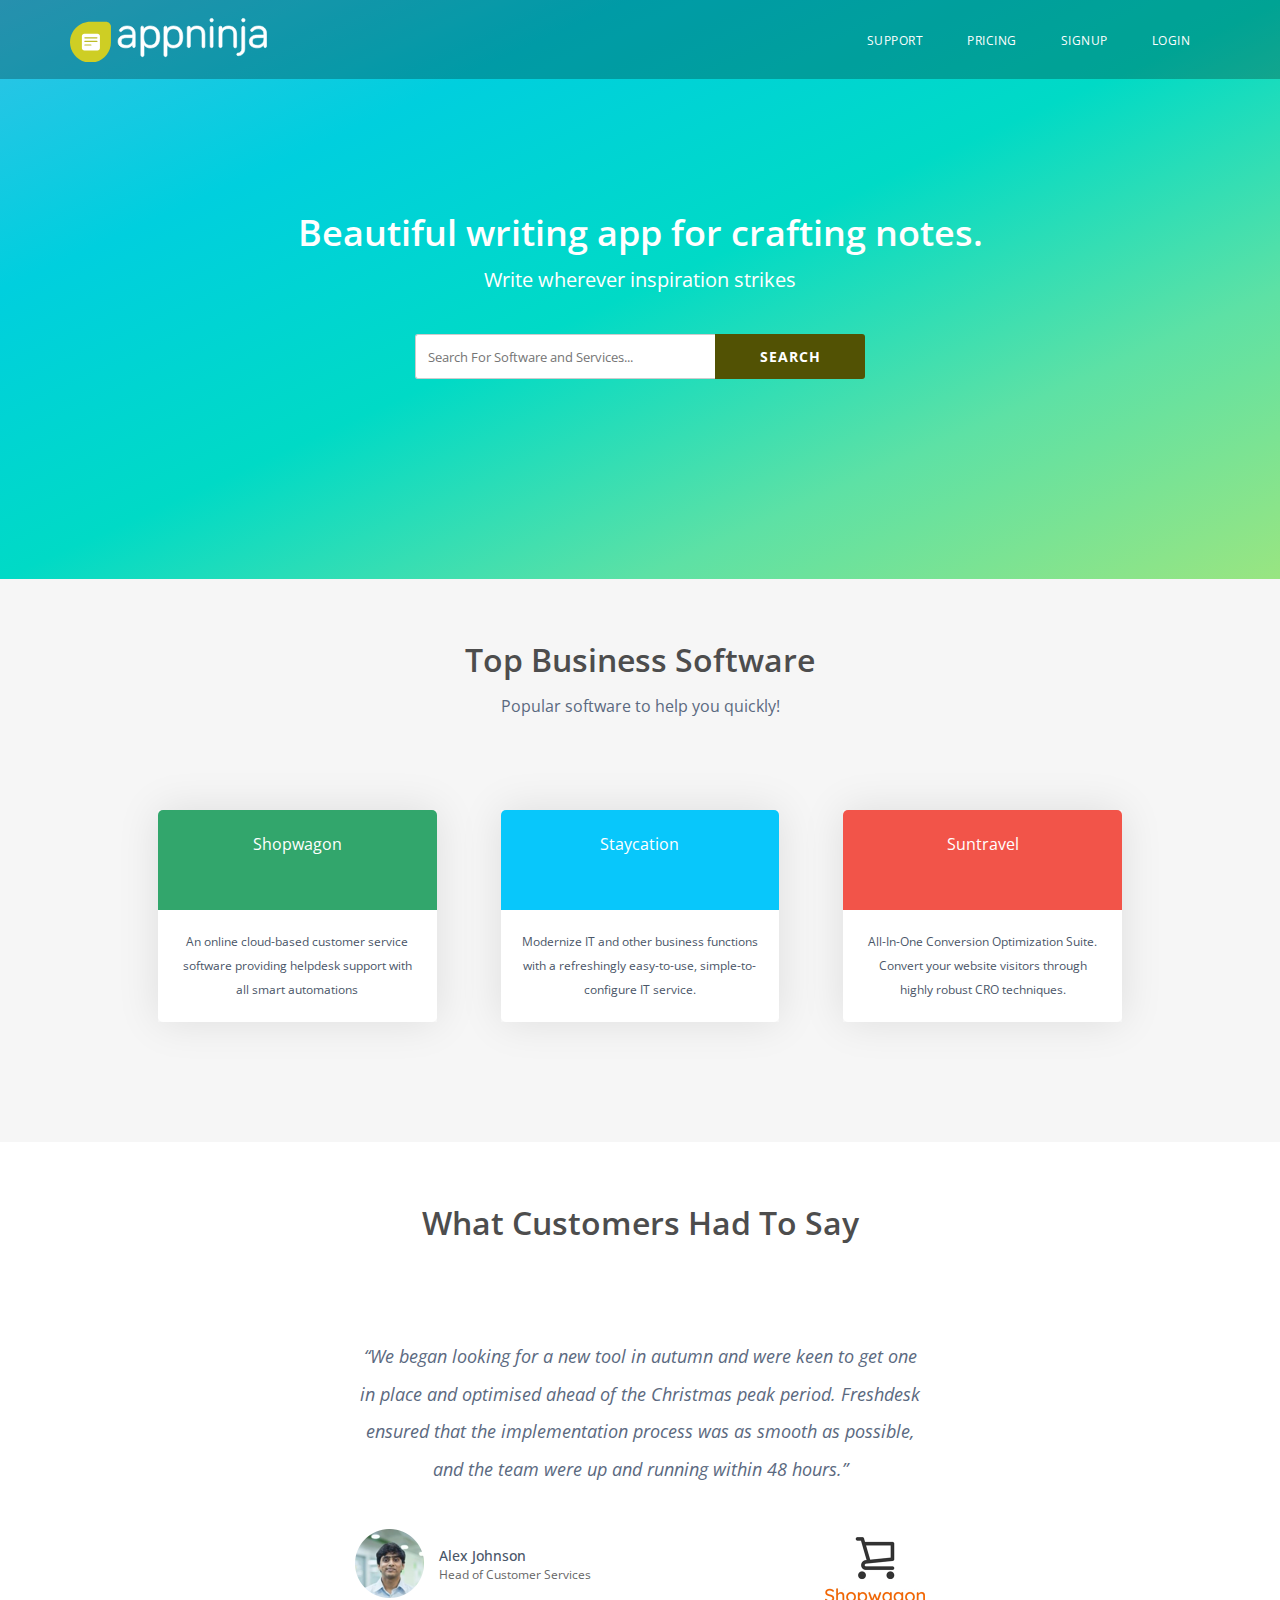
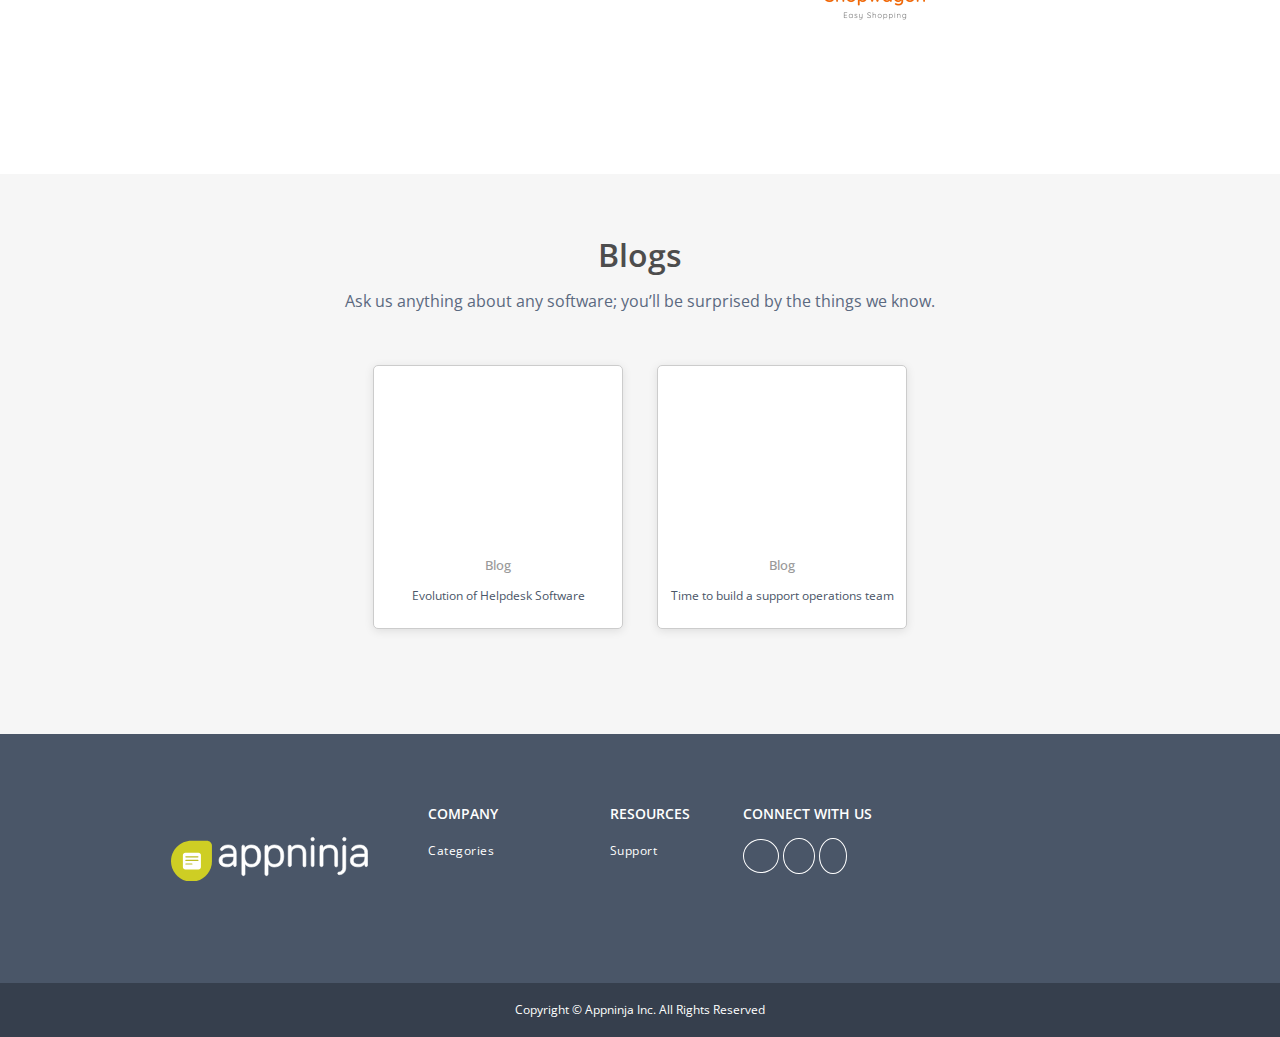
==== index.html @ ad061d71 "new changes" ====
<!doctype html>
<html>
  <head>
    <meta charset="utf-8">
    <meta name="viewport" content="width=device-width, initial-scale=1, shrink-to-fit=no">
    <title>Appninja</title>
    <link rel="icon" size="64x64" type="image/png" href="assets/images/branding/fav-freshnotes.png"/>
    <META NAME="ROBOTS" CONTENT="NOINDEX, NOFOLLOW"> 
    <link href="css/style.css" rel="stylesheet" />
    <link href="https://fonts.googleapis.com/css?family=Open+Sans" rel="stylesheet">
    <script src='//cdn.freshmarketer.com/220708/765180.js'></script>
    <script src="https://wchat.freshchat.com/js/widget.js"></script>
  </head>
<body>
    
<!--   Header section -->
  <nav>
      <div class="epics-nav-wrap">
        <div class="epics-nav-sec">
          <div class="epics-logo-wrap">
            <a class="epics-logo" href="/"></a>
            <span class="nav-burger">
              <span class="nav-burger-icon"></span>
            </span>
          </div>
          <ul class="epic-nav-list epic-nav-main-menu">
            <li class="nav-item">
              <a href="http://help.appninja.org/support/home" class="epic-nav-label" target="blank">Support</a>
            </li>
            <li class="nav-item">
              <a href="pricing" class="epic-nav-label">Pricing</a>
            </li>
            <li class="nav-item">
              <a href="signup" class="epic-nav-label">Signup</a>
            </li>
            <li class="nav-item">
              <a href="https://notes.appninja.org/" class="epic-nav-label">Login</a>
            </li>
          </ul>
        </div>
      </div>
        </nav>
<!--   Banner section -->
  <section class="epics-banner epics-sect">
    <div class="epics-wrap epics-align-center">
      <div class="epics-row font-color-light">
          <h1>Beautiful writing app for crafting notes.</h1>
          <p class="epics-sub-text">Write wherever inspiration strikes</p>
          <div class="search-wrap">
             <form autocomplete="off" action="#" method="POST" novalidate="novalidate" class="epics-search" >
                <div class="email-field">
                   <input type="email" name="" class="search-box" placeholder="Search For Software and Services..." aria-required="true">
                   <input type="submit" value="Search" class="epics-btn epics-btn-solid" />
              </div>
          </form>
        </div>
      </div>
      </div>
      </section>
<!--   categories section -->

<!--   Top Software section -->
  <section class="epics-section epics-bg-light">
    <div class="epics-wrap epics-align-center">
      <div class="epics-section-heading">
        <h2>Top Business Software</h2>
        <p class="epics-sub-text-v2 epics-l-article">Popular software to help you quickly!</p>
      </div>
      <div class="epics-top-rated-wrap">
        <div class="epics-top-rated-sec">
          <div class="top-rated-sec-top fd font-color-light">
            <p class="epics-sub-text-v2 epics-l-article">Shopwagon</p>
            <div class="epics-review-stars">
              <span class="fa icon-star checked"></span>
              <span class="fa icon-star checked"></span>
              <span class="fa icon-star checked"></span>
              <span class="fa icon-star checked"></span>
              <span class="fa icon-star checked"></span>
            </div>
          </div>
          <div class="top-rated-sec-bottom">
            <p class="">An online cloud-based customer service software providing helpdesk support with all smart automations</p>
          </div>
        </div>
        <div class="epics-top-rated-sec">
          <div class="top-rated-sec-top fs font-color-light">
            <p class="epics-sub-text-v2 epics-l-article">Staycation</p>
            <div class="epics-review-stars">
              <span class="fa icon-star checked"></span>
              <span class="fa icon-star checked"></span>
              <span class="fa icon-star checked"></span>
              <span class="fa icon-star checked"></span>
              <span class="fa icon-star checked"></span>
            </div>
          </div>
          <div class="top-rated-sec-bottom">
            <p class="">Modernize IT and other business functions with a refreshingly easy-to-use, simple-to-configure IT service.</p>
          </div>
        </div>
        <div class="epics-top-rated-sec">
          <div class="top-rated-sec-top fm font-color-light">
            <p class="epics-sub-text-v2 epics-l-article">Suntravel</p>
            <div class="epics-review-stars">
              <span class="fa icon-star checked"></span>
              <span class="fa icon-star checked"></span>
              <span class="fa icon-star checked"></span>
              <span class="fa icon-star checked"></span>
              <span class="fa icon-star checked"></span>
            </div>
          </div>
          <div class="top-rated-sec-bottom">
            <p class="">All-In-One Conversion Optimization Suite. Convert your website visitors through highly robust CRO techniques.</p>
          </div>
        </div>
      </div>
    </div>
      </section>
<!--   Testimonial section -->
  <section class="epics-section">
    <div class="epics-wrap epics-align-center">
      <div class="epics-section-heading">
        <h2>What Customers Had To Say </h2>
<!--         <p class="epics-sub-text-v2 epics-l-article">Our clients love us. Here’s proof!</p>
 -->      </div>
    <div class="epics-testimonial-content-wrap">
      <div class="epics-testimonial-content active">
        <div class="quote-wrap"><i class="icon-quote-open testimonial-quote-icon"></i></div>
        <p class="epics-testimonial-quote">“We began looking for a new tool in autumn and were keen to get one in place and optimised ahead of the Christmas peak period. Freshdesk ensured that the implementation process was as smooth as possible, and the team were up and running within 48 hours.”</p>
        <div class="testimonial-img-wrap">
          <div class="epics-author-bio">
            <div class="image-small">
              <img class="original-image fadeIn " alt="Alex Johnson" title="Alex Johnson" src="assets/images/testimonial/profile.png" >
            </div>
            <div class="author-bio-details">
              <h6 class="author-name">
                Alex Johnson
              </h6>
              <p class="author-designation">Head of Customer Services</p>
            </div>
          </div>
          <div class="testimonial-logo">
            <img class="original-image fadeIn " alt="shopwagon" title="shopwagon" src="assets/images/testimonial/shopwagon.png" >
          </div>
        </div>
        <i class="icon-quote-close testimonial-quote-icon"></i>
      </div>
    </div>
    </div>
      </section>
<!--   Blog section -->
  <section class="epics-section epics-bg-light">
    <div class="epics-wrap epics-align-center">
              <h2>Blogs</h2>
          <p class="epics-sub-text-v2 epics-l-article">Ask us anything about any software; you’ll be surprised by the things we know.</p>

     <!-- <div class="epics-row blog-wrap">
           <div class="search-wrap">
             <form autocomplete="off" action="/" method="POST" novalidate="novalidate" class="epics-search" >
                <div class="email-field">
                   <input type="email" name="" class="search-box" placeholder="Enter email address" aria-required="true">
                   <input type="submit" value="Subscribe now" class="epics-btn epics-btn-solid">
              </div>
          </form>
        </div>
      </div>-->
      <div class="blog-box-wrap">
        <div class="blog-box ">
          <div class="blog-box-left">
            <img class="original-image fadeIn " alt="" title="" src="assets/images/branding/blog-1.png" srcset="assets/images/branding/blog-1.png 2x">
          </div>
          <div class="resource-box-right">
            <h5 class="">Blog</h5>
            <div class="ellipsis-wrapper" style="word-wrap: break-word;">
              <p>Evolution of Helpdesk Software</p>
            </div>
          </div>
          </div>
          <div class="blog-box ">
          <div class="blog-box-left">
            <img class="original-image fadeIn " alt="" title="" src="assets/images/branding/blog-2.png" srcset="assets/images/branding/blog-2.png 2x">
          </div>
          <div class="resource-box-right">
            <h5 class="">Blog</h5>
            <div class="ellipsis-wrapper" style="word-wrap: break-word;">
              <p>Time to build a support operations team</p>
            </div>
          </div>
          </div>
        </div>
        </div>
    </section>
<!--   Footer section -->


    <footer class="epics-footer">
      <div class="epics-wrap">
          <div class="footer-wrap">
            <div class="footer-sec footer-left-sec">
              <div class="footer-links-wrap">
                <h4>Company</h4>
                <ul>
                  <li><a href="#">Categories</a></li>
                </ul>
              </div>
              <div class="footer-links-wrap footer-resource">
                <h4>Resources</h4>
                <ul>
                  <li><a href="http://help.appninja.org/support/home">Support</a></li>
                </ul>
              </div>
              <div class="footer-links-wrap social-links">
                <h4>Connect with us</h4>
                <ul>
                  <li><a href="#" class="icon-facebook"></a></li>
                  <li><a href="#" class="icon-linkedin"></a></li>
                  <li><a href="#" class="icon-twitter"></a></li>
                </ul>
              </div>
            </div>
            <div class="footer-sec footer-right-sec">
              <div class="footer-logo-wrap">
              <a class="epics-logo" href="/"></a>
            </div>
            </div>
          </div>
      </div>
      <div class="footer-copyrights">
            <div class=" epics-align-center">
              <p class="footer-copyrights-text">Copyright © Appninja Inc. All Rights Reserved</p>
            </div>
          </div>
    </footer>

    <script> window.fcWidget.init({ token: "87cc47b8-bbdc-4cd5-aacd-e4f8a57765c5", host: "https://wchat.freshchat.com" }); </script>
    

</body>

</html>
---- css/style.css ----
/* RESET CSS PART */
html,
body,
div,
span,
iframe,
h1,
h2,
h3,
h4,
h5,
h6,
p,
a,
em,
img,
ol,
ul,
li,
fieldset,
form,
label,
figure,
figcaption,
input {
    margin: 0;
    padding: 0;
    border: 0;
    outline: none;
    font-family: 'Open Sans', sans-serif;
    vertical-align: baseline;
    background: transparent
}
* {
    -webkit-tap-highlight-color: transparent;
    font-variant-numeric: lining-nums;
    word-break: break-word;
}
ol,
ul {
    list-style: none
}
a, a:focus, a:visited {
    border: none;
    text-decoration: none;
    font-weight: normal;
}
img {
    max-width: 100%;
    height: auto;
    width: 100%;
}

/* add icon */

@font-face {
  font-family: 'icomoon';
  src: url("../assets/fonts/icomoon/icomoon.eot");
  src: url("../assets/fonts/icomoon/icomoon.eot#iefix") format("embedded-opentype"), url("../assets/fonts/icomoon/icomoon.ttf") format("truetype"), url("../assets/fonts/icomoon/icomoon.woff") format("woff"), url("../assets/fonts/icomoon/icomoon.svg#icomoon") format("svg");
  font-weight: 400;
  font-style: normal; }

[class*=' icon-'],
[class^='icon-'] {
  /* use !important to prevent issues with browser extensions that change fonts */
  font-family: 'icomoon' !important;
  speak: none;
  font-style: normal;
  font-weight: 400;
  font-variant: normal;
  text-transform: none;
  line-height: 1;
  /* Better Font Rendering =========== */
  -webkit-font-smoothing: antialiased;
  -moz-osx-font-smoothing: grayscale; }



/* COADING PART STARTS */

.h1, .h2, .h3, .h4, .h5, .h6, .h7, h1, h2, h3, h4, h5, h6 {
    font-weight: 500;
    color: #4d4d4d;
    font-family: 'Open Sans', sans-serif;
    margin: 10px 0;
}
h5{
  color: #999;
}
p,a,span{
  font-family: 'Open Sans', sans-serif;

}
p, .p{
  font-size: 0.75rem;
  line-height: 2;
  color: #4a5668;
}
*, ::after, ::before {
    box-sizing: border-box;
}

.fd{background-color: #32a66c;}
.fs{background-color: #08c7fb;}
.fm{background-color: #f25449;}

.epics-align-center{
  text-align: center;
}
.icon-big, .icon-small, .icon-investors span, .epics-banner, .social-media, .epics-logo {
    background-size: 100% 100%;
    background-repeat: no-repeat;
}
.epics-banner {
  background-size: cover;
}

.h1, h1 {
    font-size: 2.25rem;
    line-height: 1.29;
    font-weight: 600;
}
.h2, h2 {
    font-size: 2rem;
    line-height: 1.33;
    font-weight: 600;
}
.h6, h6 {
    font-size: 0.875rem;
    line-height: 1.5;
    color: #4a5668;
    margin: 0;
}
.font-color-light h1,.font-color-light .epics-sub-text,.font-color-light .epics-sub-text-v2, .footer h3 {
  color: #fff
}
.epics-sub-text,.epics-sub-text-v2,.epics-sub-text-v3 {
    font-size: 1.25rem;
    line-height: 1.4;
    color: #5b6980;

}

.epics-bg-light{
  background-color: #f6f6f6;
}
.epics-section{
  padding: 50px 0;
}
.epics-banner{
  background-image: linear-gradient(to right bottom, #34c1e8, #00cfde, #00dac6, #5de1a5, #99e581);
  padding: 200px 0;
}
.epics-wrap{
  max-width: 1140px;
  padding: 0 40px;
  margin: 0 auto;
  overflow: hidden;

}
.epics-sub-text-v2 {
  font-size: 1rem;
  line-height: 1.75;
}
.epics-sub-text-v3 {
  font-size: .875rem;
  line-height: 2;
  padding: 10px;
}

.epics-nav-wrap.sticky-nav-active{
  background: #fff;
  position: fixed;
  width: 100%;
  box-shadow: 0 3px 5px 0 rgba(0,0,0,.1);
}

.nav-burger {
    padding: 20px;
    cursor: pointer;
    pointer-events: all;
    float: right;
    line-height: 1.25;
    display: none;
  }
  .nav-burger-icon {
      width: 20px;
      height: 2px;
      border-radius: 1px;
      position: relative;
      display: inline-block;
      vertical-align: middle;
      background: #fff;
  }
  .epic-nav-list.epic-nav-main-menu.show, .epics-sub-nav.show {
    display: block;
  }
  .nav-burger-icon::after, .nav-burger-icon::before {
    content: '';
    position: absolute;
    width: 100%;
    height: 100%;
    border-radius: inherit;
    background: #fff;
    transition: transform 250ms ease;
    -ms-transform-origin: 50% 1px;
    transform-origin: 50% 1px;
}
.nav-burger-icon::before {
    top: -6px;
}
.nav-burger-icon::after {
    bottom: -6px;
}
.sticky-nav-active .nav-burger-icon::after, .sticky-nav-active .nav-burger-icon::before, .sticky-nav-active .nav-burger-icon {
  background: #000;
}



/* categorie section */

.epics-cat-wrap {
  margin: 30px 0;
  overflow: hidden;
}
.epics-cat-sec {
    padding: 20px 10px;
    width: 222px;
    float: left;
    border-radius: 5px;
    border: 1px solid #ccc;
    margin: 20px;
    min-height: 48px;
}
.cat-sec-left {
    float: left;
}
.cat-sec-right {
    text-align: left;
    margin-left: 50px;
}
.cat-sec-icon{
  width: 36px;
  height: 36px;
  margin: 0 auto;
}

/* primary btn */
.epics-btn {
    cursor: pointer;
    border: none;
    border-radius: 3px;
    text-align: center;
    letter-spacing: 1px;
    text-transform: uppercase;
    display: inline-block;
    transition: background-color .15s ease-in;
    white-space: normal;
}
.epics-btn-solid{
    color: #fff;
    padding: 13px 22px;
    font-size: .875rem;
    vertical-align: bottom;
    min-width: 200px;
    font-weight: bold;
    background:#525204;
}
a.epics-btn-visit {
  border: 1px solid #b3b3b3;
  color: #4a5668;
  min-width: 140px;
  font-size: .875rem;
  padding: 9px 15px;
  margin-top: 20px;
}

/* Top rated categories */
.epics-top-rated-wrap {
  margin: 60px 0 40px;
}
.epics-top-rated-sec {
  width: 26.3%;
  display: inline-block;
  margin: 30px;
  box-shadow: 0 0 40px 0 rgba(0, 0, 0, 0.1);
}
.top-rated-sec-top {
  padding: 20px 20px 20px;
  position: relative;
  border-top-left-radius: 5px;
  border-top-right-radius: 5px;
}
.top-rated-sec-bottom {
  padding: 20px;
  background: #fff;
  border-bottom-left-radius: 5px;
  border-bottom-right-radius: 5px;
}
.cat-sec-icon-wrap{
  width: 80px;
  height: 80px;
  border-radius: 5px;
  background-color: #fff;
  position: absolute;
  margin: auto;
  left: 0;
  right: 0;
  top: -40px;
}
.zendesk-icon-bg{background-color: #04363d;}

.cat-sec-icon-wrap .cat-sec-icon {
    margin: auto;
    left: 0;
    top: 0;
    bottom: 0;
    right: 0;
    position: absolute;
}
.epics-review-stars {
  margin: 10px 0 0;
}
.icon-star::before {
  content: '\e929';
}
.fa {
  color: #fff;
  opacity: 0.5;
}
.checked {
    color: #fff;
    opacity: 1;
}

/* Testimonial section */
.epics-testimonial-content{
  display: none;
}

.epics-testimonial-content.active{
  display: block;
}
.epics-testimonial-content-wrap {
  width: 57.5%;
  margin: 40px auto;
  padding: 10px 20px;
}
.epics-testimonial-quote {
    font-size: 1.125rem;
    font-style: italic;
    color: #5b6980;
    line-height: 2.11;
}
.icon-quote-open::before {
    content: '\e914';
}
.quote-wrap {
  text-align: left;
  font-size: 2rem;
  color: #5e7fff;
}
.testimonial-img-wrap {
    padding: 40px 0;
    overflow: hidden;
}
.epics-author-bio {
  float: left;
}
.testimonial-logo {
  float: right;
  width: 100px;
}
.epics-author-bio .image-small {
    width: 70px;
    height: 70px;
    margin-right: 10px;
}
.epics-author-bio .author-bio-details {
    text-align: left;
}
.epics-author-bio .image-small, .epics-author-bio .author-bio-details {
  display: inline-block;
  vertical-align: middle;
}
.author-company, .author-designation {
    color: #666;
    margin: 0;
    line-height: 1.55;
}
.carousel-indicators-wrapper {
    float: right;
}
.carousel-control {
    background: #fff;
    padding: 6px 8px;
    border-radius: 5px;
    border: 1px solid #5e7eff !important;
    margin: 5px;
    color: #5e7eff;
}
.icon-arrow-right {
    padding: 0 2px;
}
.icon-arrow-right::before {
  content: '\e906';
}
.icon-arrow-left::before {
  content: '\e901';
}


/* header section*/

  .epics-nav-wrap {
    position: absolute;
    width: 100%;
    top: 0;
    z-index: 9; 
    background: rgba(0, 0, 0, 0.25);
  }
  .nav-item a{
    color: #fff;
  }
  .sticky-nav-active .nav-item a, .sticky-nav-active .has-sub-menu{
    color: #000;
  }

  .epics-nav-sec {
    max-width: 1140px;
    margin: 0 auto;
  }
  .epics-logo-wrap{
    display: inline-block;
  }
  .epics-nav-wrap .epics-logo, .epics-footer .epics-logo {
    width: 197px;
    height: 45px;
    margin: 17px 0;
    background-size: 197px;
    display: inline-block;
    vertical-align: middle;
    background-image: url('../assets/images/branding/freshnotes.svg');
  }
  .epics-footer .epics-logo{
        background-image: url('../assets/images/branding/freshnotes.svg');
  }
  .epics-nav-wrap.sticky-nav-active .epics-logo {
  background-image: url('../assets/images/branding/freshnotes.svg');
}

.epics-nav-wrap.sticky-nav-active .nav-item a.epics-nav-btn{
  color: #fff;
}
  .epic-nav-list {
    margin: 0;
    padding: 0;
    list-style-type: none;
}


  .epic-nav-main-menu {
    position: static;
    display: inline-block;
    opacity: 1;
    pointer-events: all;
    z-index: 200;
    float: right;
    margin-top: 15px;
    width: auto;
  }
  .nav-item {
    display: inline-block;
    background-color: transparent;
    border-bottom: none;
    position: relative;
    cursor: pointer;
    vertical-align: top;
    overflow-x: visible;
    padding: 13px 20px;
    color: #fff;
  }
  .epics-nav-btn {
    background-image: linear-gradient(104deg, #5ecaff, #776aff);
    border-radius: 3px;
    padding: 8px 20px;
    margin-top: 3px;
  }
  .epics-sub-nav {
    display: block;
    position: absolute;
    width: auto;
    min-width: 120px;
    max-height: none;
    background-color: #fff;
    border-radius: 5px;
    box-shadow: 0 0 10px 0 rgba(0, 0, 0, 0.2);
    white-space: nowrap;
    opacity: 0;
    top: 55px;
    left: 50%;
    transform: translateX(-50%);
    visibility: hidden;;
  }
  .nav-sub-item{
    padding: 10px 20px;
  }
  .nav-sub-item a.nav-sub-label {
    color: #000;
  }
  .epic-nav-label {
    text-transform: uppercase;
    font-size: 12px;
    letter-spacing: 0.5px;
    line-height: 12px;
}
.epics-sub-nav::before {
    content: '';
    position: absolute;
    width: 14px;
    height: 0;
    border: 7px solid transparent;
    border-bottom: 7px solid #fff;
    top: -14px;
    left: 50%;
    -ms-transform: translateX(-50%);
    transform: translateX(-50%);
}
.has-sub-menu:hover .epics-sub-nav {
    opacity: 1;
    visibility: visible;;
}
.nav-item:hover .epic-nav-label{
    opacity: .8;
}
.nav-sub-item a.nav-sub-label:hover {
    color: #776aff;
}
.search-btn {
    height: 45px;
    outline: 0;
    border-radius: 3px;
    border: solid 1px #ccc;
    padding: 9px 9px 9px 12px;
    margin-bottom: 0;
    border-right: none;
    border-top-right-radius: 0;
    border-bottom-right-radius: 0;
    min-width: 218px;
}

/* sdfs*/
button, input {
    overflow: visible;
    margin: 0;
}

.epics-search{
    font-size: 0;
    position: relative;
    display: inline-block;
  }
.epics-search input, .epics-search .epics-btn{
    height: 45px;
    outline: 0;
    border-radius: 3px;
    border: solid 1px #ccc;
    padding: 9px 9px 9px 12px;
    display: inline-block;
    vertical-align: middle;
    margin-bottom: 0;
    border-right: none;
    border-top-right-radius: 0;
    border-bottom-right-radius: 0;
    min-width: 218px;
}

.epics-search .epics-btn{
  padding: 10px;
    border: none;
    line-height: 1.9;
    letter-spacing: 1px;
    cursor: pointer;
    float: right;
    border-top-left-radius: 0;
    border-bottom-left-radius: 0;
    border-top-right-radius: 3px;
    border-bottom-right-radius: 3px;
}


.epics-search .search-box{
  min-width: 300px;
  background: #fff;
}
.search-wrap{
  margin: 40px 0 0;
}

.search-wrap input.epics-btn{
  min-width: 180px;
}




/* new footer */
.epics-footer{
  background-color: #4a5668;
}

.footer-wrap {
  margin: 20px 0;
  overflow: hidden;
}

.footer-left-sec {
  float: right;
  width: 70%;
}
.footer-right-sec {
  width: 30%;
}

.footer-sec{
  float: right;
  overflow: hidden;
}

.footer-logo-wrap {
    margin: 65px auto;
    text-align: center;
    top: 0;
}
.footer-links-wrap {
    width: 24.5%;
    padding: 40px 0px;
    float: left;
}
.footer-links-wrap h4, .footer-links-wrap a {
  color: #fff;
}
.footer-links-wrap a {

  font-size: 12px;
    letter-spacing: 0.5px;
    line-height: 12px;

}
.footer-links-wrap li {
    padding: 5px 0;
}
.footer-links-wrap h4 {
    font-size: 14px;
    font-weight: 600;
    text-transform: uppercase;
}
.icon-facebook::before {
  content: '\e915';
}

.icon-google-plus::before {
  content: '\e916';
}

.icon-linkedin::before {
  content: '\e917';
}

.icon-twitter::before {
  content: '\e918';
}

a.icon-facebook {
    border: 1px solid;
    border-radius: 50%;
    padding: 10px 12px;
    display: inline-block;
}
a.icon-linkedin {
    border: 1px solid;
    border-radius: 50%;
    padding: 11px 10px;
    display: inline-block;
}
a.icon-twitter {
    border: 1px solid;
    border-radius: 50%;
    padding: 11px 8px;
    display: inline-block;
}
.social-links li{
  display: inline-block;
}

/* blog sec */

.blog-wrap{
  width: 400px;
}
.search-wrap {
    margin: 40px 0 0;
  }
  .blog-wrap .epics-search .search-box {
    min-width: 240px;
}
.search-wrap input.epics-btn {
    min-width: 150px;
}

.blog-box-wrap {
    margin: 40px 0;
}

.blog-box {
    border: 1px solid #ccc;
    text-align: center;
    max-width: 250px;
    margin: 10px 15px;
    padding: 10px;
    overflow: hidden;
    box-shadow: 0 2px 10px 0 rgba(0,0,0,.1);
    background-color: #fff;
    border-radius: 5px;
    cursor: pointer;
    display: inline-block;
    width: 250px;
}
.resource-box-right {
    padding: 10px 0;
}

.footer-links-wrap.footer-resource {
    width: 18%;
}
.footer-links-wrap.footer-contact {
    width: 30%;
}

/* copyright */
.footer-copyrights {
    padding: 15px 0;
    text-align: inherit;
    background: #363f4d;
}
p.footer-copyrights-text {
    color: #fff;
    font-size: 12px;
}
.blog-box-left {
    min-height: 160px;
    /* background: #ccc; */
}
.icon-search::before {
  content: '\e92c';
}


@media only screen and (max-width:980px){

  .footer-links-wrap{
    min-height: 180px;
  }
  .footer-links-wrap.footer-resource {
    width: 27%;
  }
  .footer-links-wrap.footer-contact {
    width: 40%;
 }
 .footer-links-wrap {
    min-height: 140px;
}
.footer-links-wrap {
    padding: 0px 0 20px 0px;
}
}



@media only screen and (max-width:780px){
  .sticky-nav-active .nav-item a, .sticky-nav-active .has-sub-menu {
    color: #fff;
}
  .h1, h1 {
    font-size: 1.875rem;
  }
  .epics-sub-text, .epics-sub-text-v2, .epics-sub-text-v3 {
    font-size: 1rem;
  }
  .epics-cat-sec{
    width: 42%;
  }
  .epics-top-rated-sec{
        width: 60%;
        margin: 30px 0 60px;
  }
  .epics-testimonial-content-wrap {
    width: 87.5%;
    padding: 0px;
  }
  .blog-wrap {
    width: 100%;
    margin: 0 auto;
    text-align: center;
}

.blog-box {
    float: none;
    max-width: 50%;
    margin: 40px 15px 0;
}

.footer-sec {
    float: none;
  }
  .footer-left-sec {
    width: 100%;
  }
  .footer-wrap {
    margin: 40px 0;
  }
  .footer-logo-wrap {
    margin: 0 auto;
    text-align: left;
    top: 0;
}
.footer-right-sec {
    width: 100%;
}
.blog-box-wrap {
    margin: 0px;
    overflow: hidden;
}

    .epics-logo-wrap,.nav-burger {
      display: block;
    }
    .epic-nav-list.epic-nav-main-menu {
      background: #000;
      width: 100%;
      float: none;
      margin-top: 0;
      display: none;
      padding-bottom: 20px;
    }
    .nav-item {
      display: block;
    }
    .epic-nav-list.epics-sub-nav {
      position: relative;
      top: 0;
      left: 0;
      right: 0;
      transform: translateX(0%);
      margin-top: 15px;
      border-radius: 0;
      box-shadow: 0 0 0 0;
    }
    .epics-sub-nav::before{
      border: none;
      border-bottom: none;
    }
    .epics-sub-nav{
      display: none;
    }
.epics-top-rated-wrap{
    margin-bottom: 0;
  }
  .epics-banner{
    padding: 130px 0;
  }
}


@media only screen and (max-width:580px){
  .epic-nav-main-menu {
    display: none;
  }
  .epics-banner {
    padding: 120px 0px 80px;
  }
  .search-wrap input.epics-btn{
    min-width: 50px;
  }
  .epics-search .search-box{
    min-width: 220px;
  }
  .epics-cat-sec{
    width: 90%;
  }
  .epics-top-rated-sec{
        width: 90%;
  }
  
  h2 {
    font-size: 1.5rem;
  }
  .epics-sub-text, .epics-sub-text-v2, .epics-sub-text-v3 {
    font-size: 0.875rem
  }
  .epics-testimonial-quote {
    font-size: 1rem;
  }
  .blog-box {
    max-width: 100%;
  }
  .blog-wrap .epics-search .search-box{
    width: 90%;
    border-right: 1px solid #ccc;
    border-top-right-radius: 3px;
    border-bottom-right-radius: 3px;
  }
  .blog-wrap .epics-search .epics-btn{
    float: none;
    margin: 10px 0 0;
    border-top-left-radius: 0;
    border-bottom-left-radius: 0;
    width: 90%;
  }
  
  .blog-box {
  float: none;
    width: 80%;
    margin: 40px auto 0;
}
.footer-links-wrap {
    width: 100%;
    float: none;
    min-height: auto;
}
.epics-wrap{
  padding: 0 20px;
}

}
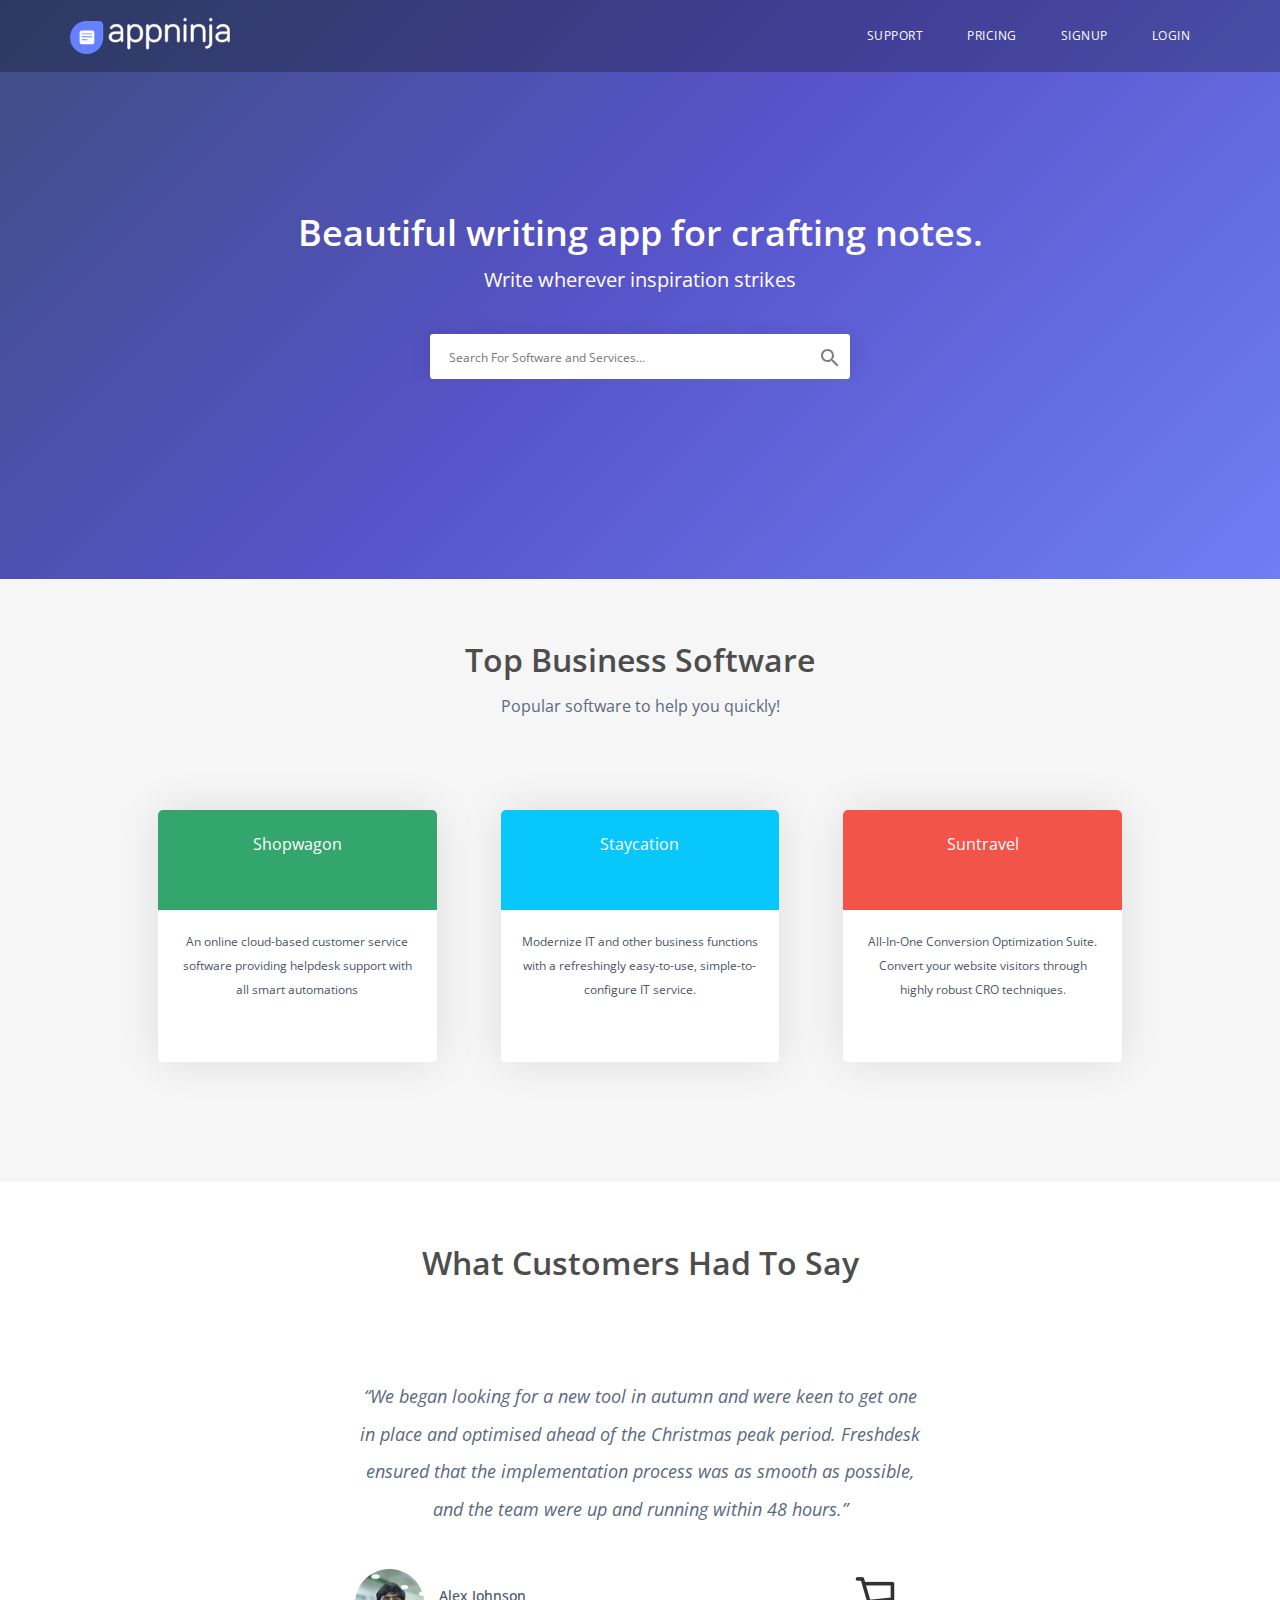
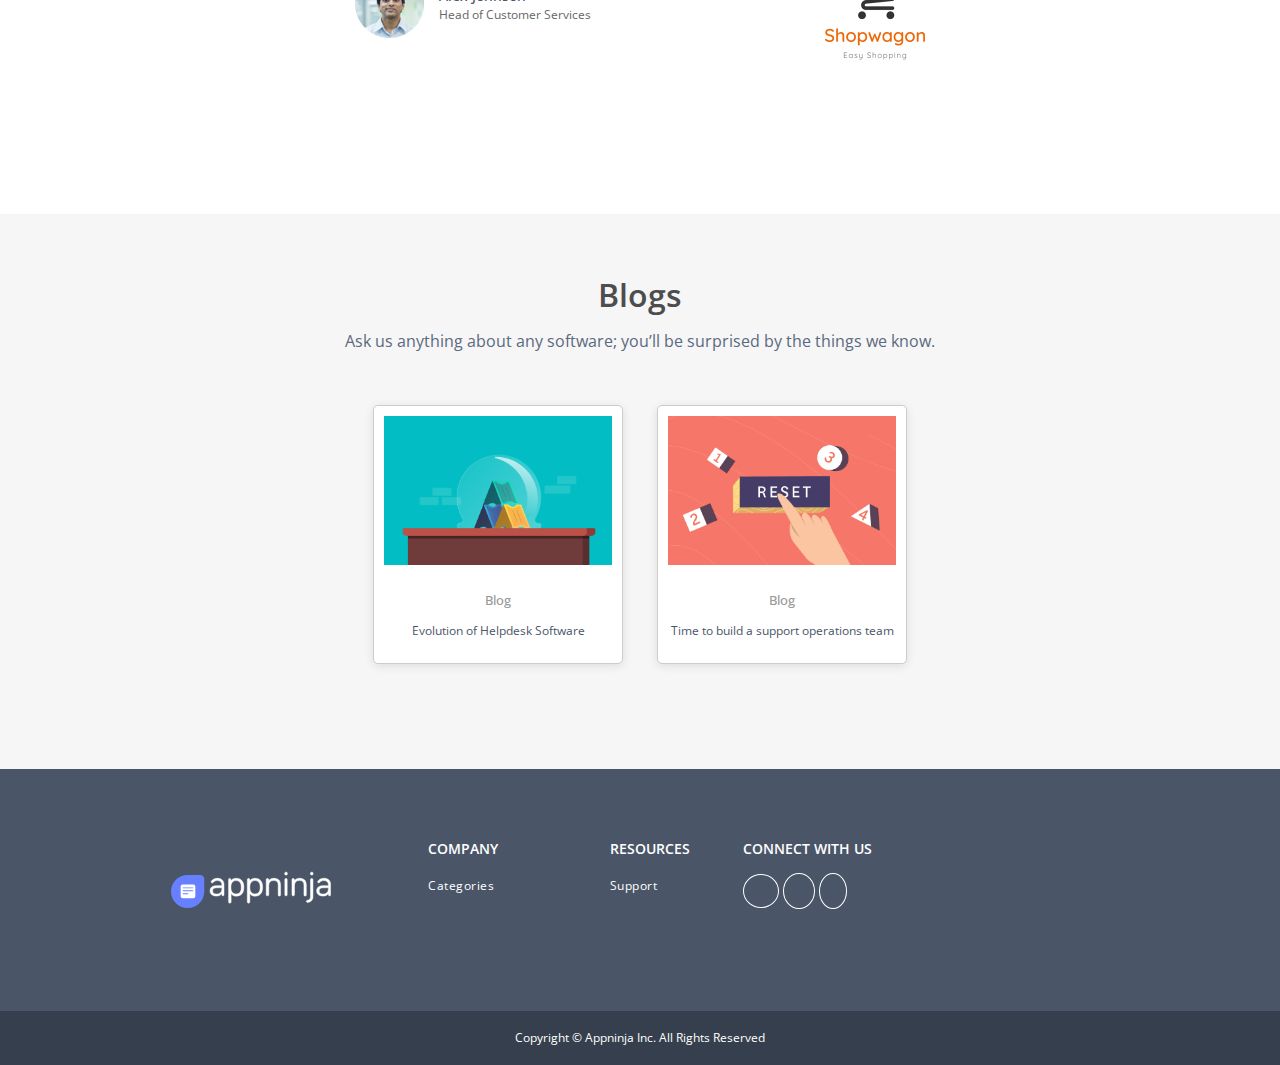
==== commit 9728a8f4: "finall upadte" ====
--- a/index.html
+++ b/index.html
@@ -50,7 +50,7 @@
              <form autocomplete="off" action="#" method="POST" novalidate="novalidate" class="epics-search" >
                 <div class="email-field">
                    <input type="email" name="" class="search-box" placeholder="Search For Software and Services..." aria-required="true">
-                   <input type="submit" value="Search" class="epics-btn epics-btn-solid" />
+                   <!-- <input type="submit" value="Search" class="epics-btn epics-btn-solid" /> -->
               </div>
           </form>
         </div>
--- a/css/style.css
+++ b/css/style.css
@@ -148,8 +148,12 @@
   padding: 50px 0;
 }
 .epics-banner{
-  background-image: linear-gradient(to right bottom, #34c1e8, #00cfde, #00dac6, #5de1a5, #99e581);
+  /* background-image: linear-gradient(to right bottom, #34c1e8, #00cfde, #00dac6, #5de1a5, #99e581); */
   padding: 200px 0;
+  /* background-image: linear-gradient(to top, #007adf 0%, #00ecbc 100%); */
+  background-image: linear-gradient(-225deg, #3D4E81 0%, #5753C9 48%, #6E7FF3 100%);
+  
+  
 }
 .epics-wrap{
   max-width: 1140px;
@@ -219,6 +223,19 @@
 
 
 /* categorie section */
+
+
+.email-field:after {
+  content: '';
+  width: 32px;
+  height: 26px;
+  position: absolute;
+  right: 0;
+  opacity: .5;
+  background-image: url('../assets/images/branding/search-new.svg');
+  background-repeat: no-repeat;
+  top: 12px;
+}
 
 .epics-cat-wrap {
   margin: 30px 0;
@@ -265,7 +282,9 @@
     vertical-align: bottom;
     min-width: 200px;
     font-weight: bold;
-    background:#525204;
+    /* background:#525204; */
+    background: #CECE24;
+    
 }
 a.epics-btn-visit {
   border: 1px solid #b3b3b3;
@@ -293,7 +312,7 @@
   border-top-right-radius: 5px;
 }
 .top-rated-sec-bottom {
-  padding: 20px;
+  padding: 20px 20px 60px;
   background: #fff;
   border-bottom-left-radius: 5px;
   border-bottom-right-radius: 5px;
@@ -436,9 +455,9 @@
   }
   .epics-nav-wrap .epics-logo, .epics-footer .epics-logo {
     width: 197px;
-    height: 45px;
+    height: 38px;
     margin: 17px 0;
-    background-size: 197px;
+    background-size: 160px;
     display: inline-block;
     vertical-align: middle;
     background-image: url('../assets/images/branding/freshnotes.svg');
@@ -467,7 +486,7 @@
     pointer-events: all;
     z-index: 200;
     float: right;
-    margin-top: 15px;
+    margin-top: 10px;
     width: auto;
   }
   .nav-item {
@@ -562,18 +581,16 @@
     display: inline-block;
   }
 .epics-search input, .epics-search .epics-btn{
-    height: 45px;
-    outline: 0;
-    border-radius: 3px;
-    border: solid 1px #ccc;
-    padding: 9px 9px 9px 12px;
-    display: inline-block;
-    vertical-align: middle;
-    margin-bottom: 0;
-    border-right: none;
-    border-top-right-radius: 0;
-    border-bottom-right-radius: 0;
-    min-width: 218px;
+  height: 45px;
+  outline: 0;
+  border-radius: 3px;
+  padding: 10px 9px 9px 19px;
+  display: inline-block;
+  vertical-align: middle;
+  margin-bottom: 0;
+  font-size: 12px;
+  box-shadow: 0 2px 20px 0 rgba(0, 0, 0, 0.1);
+
 }
 
 .epics-search .epics-btn{
@@ -591,7 +608,7 @@
 
 
 .epics-search .search-box{
-  min-width: 300px;
+  min-width: 420px;
   background: #fff;
 }
 .search-wrap{
@@ -749,7 +766,7 @@
     font-size: 12px;
 }
 .blog-box-left {
-    min-height: 160px;
+    min-height: 155px;
     /* background: #ccc; */
 }
 .icon-search::before {
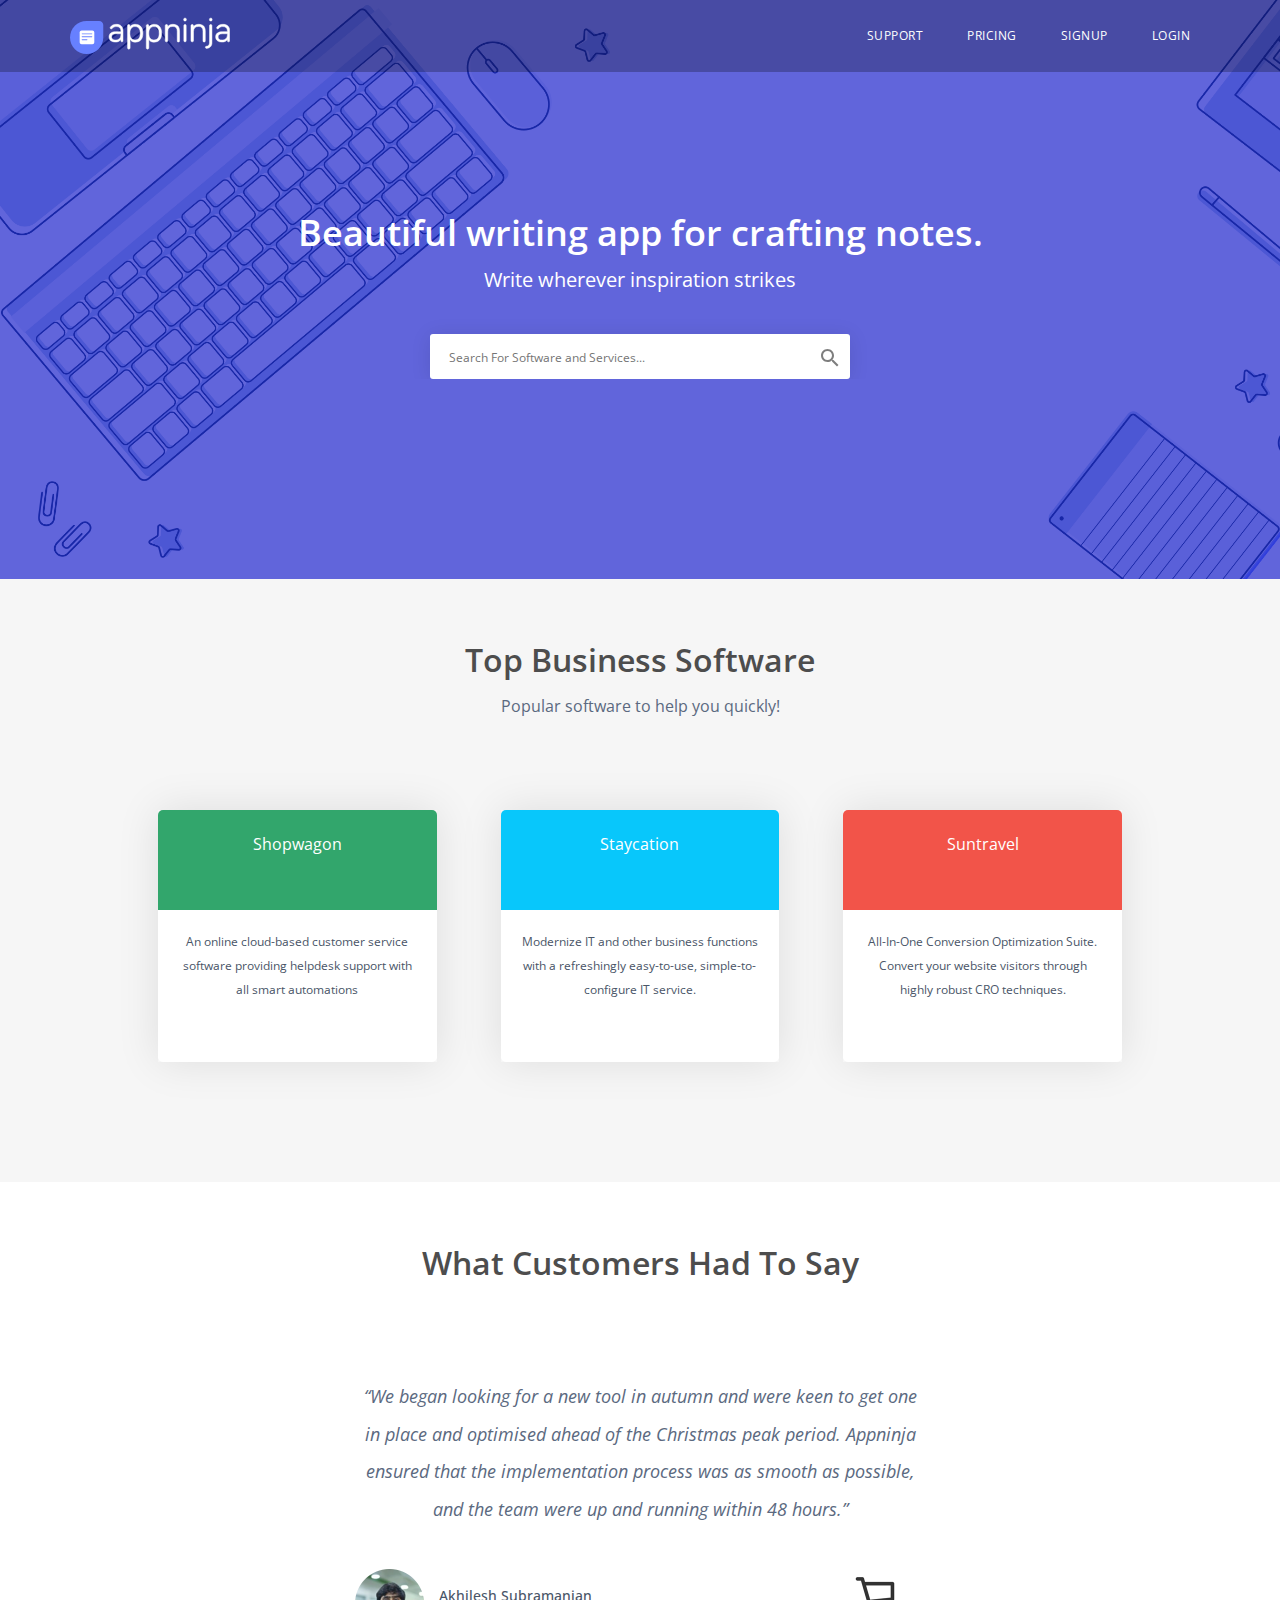
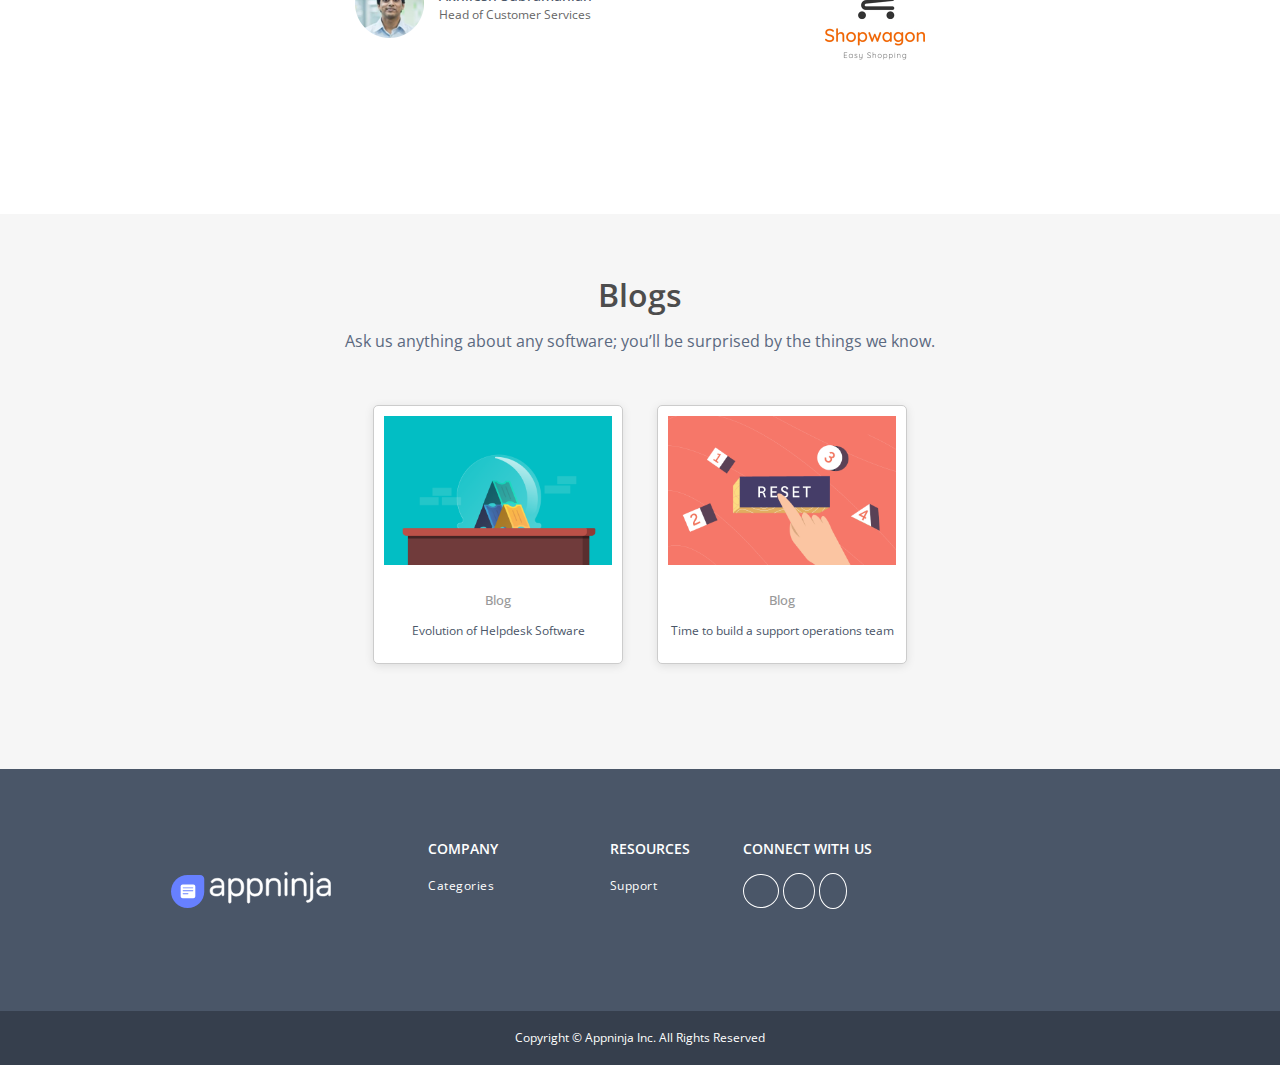
==== commit a7055633: "Fchat and banner added" ====
--- a/index.html
+++ b/index.html
@@ -5,14 +5,14 @@
     <meta name="viewport" content="width=device-width, initial-scale=1, shrink-to-fit=no">
     <title>Appninja</title>
     <link rel="icon" size="64x64" type="image/png" href="assets/images/branding/fav-freshnotes.png"/>
-    <META NAME="ROBOTS" CONTENT="NOINDEX, NOFOLLOW"> 
+    <META NAME="ROBOTS" CONTENT="NOINDEX, NOFOLLOW">
     <link href="css/style.css" rel="stylesheet" />
     <link href="https://fonts.googleapis.com/css?family=Open+Sans" rel="stylesheet">
     <script src='//cdn.freshmarketer.com/220708/765180.js'></script>
     <script src="https://wchat.freshchat.com/js/widget.js"></script>
   </head>
 <body>
-    
+
 <!--   Header section -->
   <nav>
       <div class="epics-nav-wrap">
@@ -125,7 +125,7 @@
     <div class="epics-testimonial-content-wrap">
       <div class="epics-testimonial-content active">
         <div class="quote-wrap"><i class="icon-quote-open testimonial-quote-icon"></i></div>
-        <p class="epics-testimonial-quote">“We began looking for a new tool in autumn and were keen to get one in place and optimised ahead of the Christmas peak period. Freshdesk ensured that the implementation process was as smooth as possible, and the team were up and running within 48 hours.”</p>
+        <p class="epics-testimonial-quote">“We began looking for a new tool in autumn and were keen to get one in place and optimised ahead of the Christmas peak period. Appninja ensured that the implementation process was as smooth as possible, and the team were up and running within 48 hours.”</p>
         <div class="testimonial-img-wrap">
           <div class="epics-author-bio">
             <div class="image-small">
@@ -133,7 +133,7 @@
             </div>
             <div class="author-bio-details">
               <h6 class="author-name">
-                Alex Johnson
+                  Akhilesh Subramanian
               </h6>
               <p class="author-designation">Head of Customer Services</p>
             </div>
@@ -231,8 +231,23 @@
           </div>
     </footer>
 
-    <script> window.fcWidget.init({ token: "87cc47b8-bbdc-4cd5-aacd-e4f8a57765c5", host: "https://wchat.freshchat.com" }); </script>
-    
+    <script>
+     window.fcWidget.init({ token: "87cc47b8-bbdc-4cd5-aacd-e4f8a57765c5", host: "https://wchat.freshchat.com" });
+     window.fcWidget.setExternalId("joe.smith");
+      // To set user name
+      window.fcWidget.user.setFirstName("Joe");
+      window.fcWidget.user.setLastName("Smith");
+
+      // To set user email
+      window.fcWidget.user.setEmail("joe.smithfd@gmail.com");
+
+      // To set user properties
+      window.fcWidget.user.setProperties({
+        plan: "Premium",                 // meta property 1
+        status: "Lead"                // meta property 2
+      });
+   </script>
+
 
 </body>
 
--- a/css/style.css
+++ b/css/style.css
@@ -151,9 +151,9 @@
   /* background-image: linear-gradient(to right bottom, #34c1e8, #00cfde, #00dac6, #5de1a5, #99e581); */
   padding: 200px 0;
   /* background-image: linear-gradient(to top, #007adf 0%, #00ecbc 100%); */
-  background-image: linear-gradient(-225deg, #3D4E81 0%, #5753C9 48%, #6E7FF3 100%);
-  
-  
+  /* background-image: linear-gradient(-225deg, #3D4E81 0%, #5753C9 48%, #6E7FF3 100%); */
+  background-image: url('../assets/images/branding/banner-bg.png');
+
 }
 .epics-wrap{
   max-width: 1140px;
@@ -284,7 +284,7 @@
     font-weight: bold;
     /* background:#525204; */
     background: #CECE24;
-    
+
 }
 a.epics-btn-visit {
   border: 1px solid #b3b3b3;
@@ -436,7 +436,7 @@
     position: absolute;
     width: 100%;
     top: 0;
-    z-index: 9; 
+    z-index: 9;
     background: rgba(0, 0, 0, 0.25);
   }
   .nav-item a{
@@ -909,7 +909,7 @@
   .epics-top-rated-sec{
         width: 90%;
   }
-  
+
   h2 {
     font-size: 1.5rem;
   }
@@ -935,7 +935,7 @@
     border-bottom-left-radius: 0;
     width: 90%;
   }
-  
+
   .blog-box {
   float: none;
     width: 80%;
@@ -951,4 +951,3 @@
 }
 
 }
-
